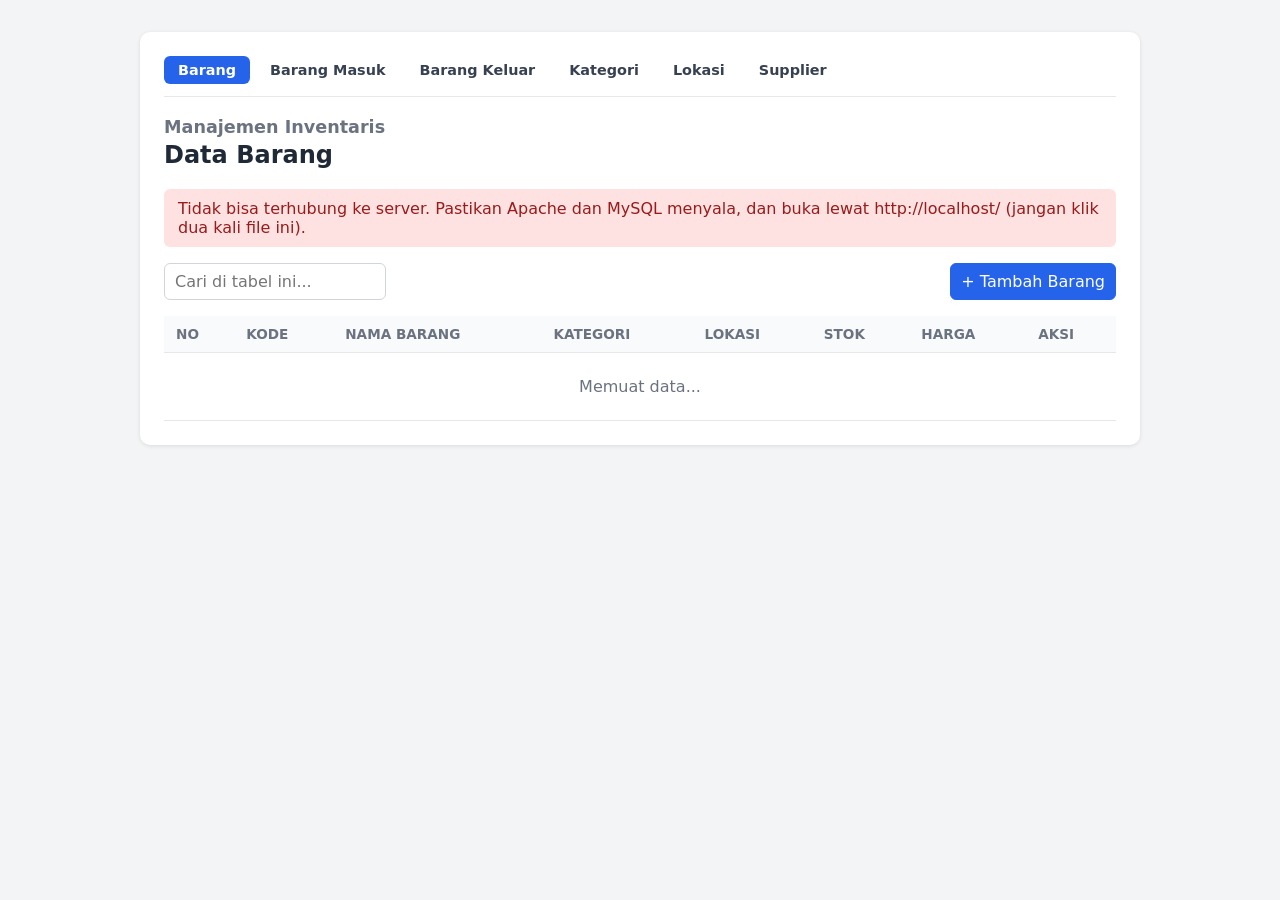
==== index.html @ ec44725b "Add files via upload" ====
<!DOCTYPE html>
<html lang="id">
<head>
<meta charset="UTF-8">
<meta name="viewport" content="width=device-width, initial-scale=1">
<title>Manajemen Inventaris</title>
<style>
  * { box-sizing: border-box; }
  body { margin: 0; font-family: system-ui, Arial, sans-serif; background: #f3f4f6; color: #1f2937; }
  .container { max-width: 1000px; margin: 32px auto; padding: 24px; background: #fff; border-radius: 10px; box-shadow: 0 1px 4px rgba(0,0,0,.1); }
  h1 { margin: 0; font-size: 1.1rem; color: #6b7280; font-weight: 600; }
  h2 { margin: 4px 0 20px; font-size: 1.5rem; }
  .nav { display: flex; flex-wrap: wrap; gap: 6px; margin-bottom: 20px; padding-bottom: 12px; border-bottom: 1px solid #e5e7eb; }
  .nav button { border: 0; background: none; padding: 6px 14px; border-radius: 6px; color: #374151; font-weight: 600; font-size: .9rem; cursor: pointer; }
  .nav button:hover { background: #f3f4f6; }
  .nav button.aktif { background: #2563eb; color: #fff; }
  .toolbar { display: flex; justify-content: space-between; gap: 12px; flex-wrap: wrap; margin-bottom: 16px; }
  input, select, button { font: inherit; padding: 8px 10px; border: 1px solid #d1d5db; border-radius: 6px; background: #fff; }
  button { cursor: pointer; }
  .primary { background: #2563eb; border-color: #2563eb; color: #fff; }
  .bahaya { background: #dc2626; border-color: #dc2626; color: #fff; }
  .kecil { padding: 4px 10px; font-size: .85rem; }
  .tabel-wrap { overflow-x: auto; }
  table { width: 100%; border-collapse: collapse; }
  th, td { padding: 10px 12px; border-bottom: 1px solid #e5e7eb; text-align: left; white-space: nowrap; }
  th { background: #f9fafb; font-size: .85rem; text-transform: uppercase; color: #6b7280; }
  td.kosong { text-align: center; color: #6b7280; padding: 24px; }
  td.aksi { display: flex; gap: 6px; }
  .alert { padding: 10px 14px; border-radius: 6px; margin-bottom: 16px; }
  .alert.sukses { background: #dcfce7; color: #166534; }
  .alert.error { background: #fee2e2; color: #991b1b; }
  dialog { border: none; border-radius: 10px; padding: 24px; width: min(520px, 92vw); box-shadow: 0 10px 40px rgba(0,0,0,.25); }
  dialog::backdrop { background: rgba(17,24,39,.5); }
  dialog h2 { margin-top: 0; }
  label { display: block; margin-bottom: 14px; font-weight: 600; font-size: .9rem; }
  label input, label select { width: 100%; margin-top: 4px; font-weight: 400; }
  .hint { display: block; margin-top: 4px; font-weight: 400; font-size: .8rem; color: #6b7280; }
  .tombol { display: flex; gap: 8px; margin-top: 8px; }
</style>
</head>
<body>

<div class="container">
  <nav class="nav" id="nav"></nav>
  <h1>Manajemen Inventaris</h1>
  <h2 id="judul"></h2>

  <div id="pesan"></div>

  <div class="toolbar">
    <input id="cari" type="search" placeholder="Cari di tabel ini...">
    <button id="btnTambah" class="primary"></button>
  </div>

  <div class="tabel-wrap">
    <table>
      <thead id="kepala"></thead>
      <tbody id="isi"></tbody>
    </table>
  </div>
</div>

<dialog id="dlg">
  <h2 id="judulForm"></h2>
  <div id="pesanForm"></div>
  <form id="form"></form>
</dialog>

<script>

const MENU = {
  barang: { nama: 'Barang', judul: 'Data Barang', tambah: '+ Tambah Barang', ubah: true, hapus: 'Yakin hapus barang ini?',
    kolom: [['Kode', r => r.kode_barang], ['Nama Barang', r => r.nama_barang], ['Kategori', r => r.nama_kategori],
            ['Lokasi', r => r.nama_lokasi], ['Stok', r => r.stok + ' ' + r.satuan], ['Harga', r => rupiah(r.harga)]],
    field: [
      { n: 'kode_barang', l: 'Kode Barang', max: 30, req: 1 },
      { n: 'nama_barang', l: 'Nama Barang', max: 150, req: 1 },
      { n: 'id_kategori', l: 'Kategori', sel: 'kategori', id: 'id_kategori', lab: o => o.nama_kategori },
      { n: 'id_lokasi', l: 'Lokasi', sel: 'lokasi', id: 'id_lokasi', lab: o => o.nama_lokasi },
      { n: 'satuan', l: 'Satuan', max: 20, req: 1, def: 'pcs' },
      { n: 'stok', l: 'Stok', type: 'number', min: 0, req: 1, def: 0, kunci: 'Ubah stok lewat menu Barang Masuk atau Keluar.' },
      { n: 'harga', l: 'Harga (Rp)', type: 'number', min: 0, req: 1, def: 0 },
    ] },
  masuk: { nama: 'Barang Masuk', judul: 'Barang Masuk', tambah: '+ Catat Barang Masuk', hapus: 'Hapus catatan ini? Stok akan dikurangi kembali.',
    kolom: [['Tanggal', r => tgl(r.tanggal)], ['Barang', r => r.kode_barang + ' - ' + r.nama_barang],
            ['Supplier', r => r.nama_supplier], ['Jumlah', r => '+' + r.jumlah + ' ' + r.satuan]],
    field: [
      { n: 'tanggal', l: 'Tanggal', type: 'date', req: 1, def: 'hariini' },
      { n: 'id_barang', l: 'Barang', sel: 'barang', id: 'id_barang', lab: o => `${o.kode_barang} - ${o.nama_barang} (stok: ${o.stok})` },
      { n: 'id_supplier', l: 'Supplier', sel: 'supplier', id: 'id_supplier', lab: o => o.nama_supplier },
      { n: 'jumlah', l: 'Jumlah', type: 'number', min: 1, req: 1 },
    ] },
  keluar: { nama: 'Barang Keluar', judul: 'Barang Keluar', tambah: '+ Catat Barang Keluar', hapus: 'Hapus catatan ini? Stok akan dikembalikan.',
    kolom: [['Tanggal', r => tgl(r.tanggal)], ['Barang', r => r.kode_barang + ' - ' + r.nama_barang],
            ['Jumlah', r => '-' + r.jumlah + ' ' + r.satuan], ['Keterangan', r => r.keterangan ?? '-']],
    field: [
      { n: 'tanggal', l: 'Tanggal', type: 'date', req: 1, def: 'hariini' },
      { n: 'id_barang', l: 'Barang', sel: 'barang', id: 'id_barang', lab: o => `${o.kode_barang} - ${o.nama_barang} (stok: ${o.stok})` },
      { n: 'jumlah', l: 'Jumlah', type: 'number', min: 1, req: 1 },
      { n: 'keterangan', l: 'Keterangan', max: 255, ph: 'Contoh: dipakai bagian IT' },
    ] },
  kategori: { nama: 'Kategori', judul: 'Data Kategori', tambah: '+ Tambah Kategori', ubah: true, pk: 'id_kategori', hapus: 'Yakin hapus data ini?',
    kolom: [['Nama Kategori', r => r.nama_kategori]],
    field: [{ n: 'nama_kategori', l: 'Nama Kategori', max: 100, req: 1 }] },
  lokasi: { nama: 'Lokasi', judul: 'Data Lokasi', tambah: '+ Tambah Lokasi', ubah: true, pk: 'id_lokasi', hapus: 'Yakin hapus data ini?',
    kolom: [['Nama Lokasi', r => r.nama_lokasi], ['Keterangan', r => r.keterangan ?? '-']],
    field: [{ n: 'nama_lokasi', l: 'Nama Lokasi', max: 100, req: 1 }, { n: 'keterangan', l: 'Keterangan', max: 255 }] },
  supplier: { nama: 'Supplier', judul: 'Data Supplier', tambah: '+ Tambah Supplier', ubah: true, pk: 'id_supplier', hapus: 'Yakin hapus data ini?',
    kolom: [['Nama Supplier', r => r.nama_supplier], ['Telepon', r => r.telepon ?? '-'], ['Alamat', r => r.alamat ?? '-']],
    field: [{ n: 'nama_supplier', l: 'Nama Supplier', max: 100, req: 1 }, { n: 'telepon', l: 'Telepon', max: 20 }, { n: 'alamat', l: 'Alamat', max: 255 }] },
};
MENU.barang.pk = 'id_barang';
MENU.masuk.pk = 'id';
MENU.keluar.pk = 'id';

const $ = id => document.getElementById(id);
const esc = t => String(t ?? '').replace(/[&<>"']/g, c => ({ '&': '&amp;', '<': '&lt;', '>': '&gt;', '"': '&quot;', "'": '&#39;' }[c]));
const rupiah = n => 'Rp ' + Number(n || 0).toLocaleString('id-ID');
const tgl = s => { const [y, m, d] = String(s).split('-'); return `${d}-${m}-${y}`; };
const hariIni = () => { const d = new Date(), p = n => String(n).padStart(2, '0'); return `${d.getFullYear()}-${p(d.getMonth() + 1)}-${p(d.getDate())}`; };

async function api(t, body) {
  const opsi = body ? { method: 'POST', headers: { 'Content-Type': 'application/json' }, body: JSON.stringify(body) } : {};
  let j;
  try { j = await (await fetch('api.php?t=' + t, opsi)).json(); }
  catch (e) { throw new Error('Tidak bisa terhubung ke server. Pastikan Apache dan MySQL menyala, dan buka lewat http://localhost/ (jangan klik dua kali file ini).'); }
  if (!j.ok) throw new Error(j.pesan);
  return j;
}

function pesan(tipe, teks, id = 'pesan') {
  $(id).innerHTML = teks ? `<div class="alert ${tipe}">${esc(teks)}</div>` : '';
  if (teks && tipe === 'sukses') setTimeout(() => { if ($(id).textContent === teks) $(id).innerHTML = ''; }, 4000);
}

let aktif = 'barang', data = [], opsi = {};

async function buka(menu) {
  aktif = menu;
  location.hash = menu;
  const c = MENU[menu];
  $('judul').textContent = c.judul;
  $('btnTambah').textContent = c.tambah;
  $('cari').value = '';
  pesan('', '');
  $('nav').innerHTML = Object.entries(MENU).map(([k, m]) =>
    `<button data-menu="${k}" class="${k === menu ? 'aktif' : ''}">${m.nama}</button>`).join('');
  $('kepala').innerHTML = '<tr><th>No</th>' + c.kolom.map(k => `<th>${esc(k[0])}</th>`).join('') + '<th>Aksi</th></tr>';
  $('isi').innerHTML = `<tr><td colspan="${c.kolom.length + 2}" class="kosong">Memuat data...</td></tr>`;
  await muat();
}

async function muat() {
  try { data = (await api(aktif)).data; gambar(); }
  catch (e) { pesan('error', e.message); }
}

function gambar() {
  const c = MENU[aktif], kata = $('cari').value.trim().toLowerCase();
  const baris = data.filter(r => !kata || c.kolom.some(k => String(k[1](r)).toLowerCase().includes(kata)));
  if (!baris.length) {
    $('isi').innerHTML = `<tr><td colspan="${c.kolom.length + 2}" class="kosong">${data.length ? 'Tidak ada yang cocok.' : 'Belum ada data.'}</td></tr>`;
    return;
  }
  $('isi').innerHTML = baris.map((r, i) => `<tr>
    <td>${i + 1}</td>
    ${c.kolom.map(k => `<td>${esc(k[1](r))}</td>`).join('')}
    <td class="aksi">
      ${c.ubah ? `<button class="kecil" data-aksi="ubah" data-id="${esc(r[c.pk])}">Ubah</button>` : ''}
      <button class="kecil bahaya" data-aksi="hapus" data-id="${esc(r[c.pk])}">Hapus</button>
    </td></tr>`).join('');
}

async function bukaForm(r) {
  const c = MENU[aktif], edit = !!r;
  try { opsi = (await api('opsi')).data; } catch (e) { pesan('error', e.message); return; }   // stok terbaru
  $('judulForm').textContent = (edit ? 'Ubah ' : 'Tambah ') + c.nama;
  pesan('', '', 'pesanForm');
  $('form').innerHTML = `<input type="hidden" name="id" value="${edit ? esc(r[c.pk]) : ''}">` + c.field.map(f => {
    const nilai = edit ? (r[f.n] ?? '') : (f.def === 'hariini' ? hariIni() : (f.def ?? ''));
    const input = f.sel
      ? `<select name="${f.n}" required><option value="">-- Pilih --</option>` + opsi[f.sel].map(o =>
          `<option value="${esc(o[f.id])}" ${String(o[f.id]) === String(nilai) ? 'selected' : ''}>${esc(f.lab(o))}</option>`).join('') + '</select>'
      : `<input type="${f.type || 'text'}" name="${f.n}" value="${esc(nilai)}" ${f.max ? `maxlength="${f.max}"` : ''}
          ${f.min != null ? `min="${f.min}" step="1"` : ''} ${f.req ? 'required' : ''} ${f.ph ? `placeholder="${esc(f.ph)}"` : ''}
          ${edit && f.kunci ? 'readonly' : ''}>`;
    return `<label>${esc(f.l)}${input}${edit && f.kunci ? `<span class="hint">${esc(f.kunci)}</span>` : ''}</label>`;
  }).join('') + `<div class="tombol"><button type="submit" class="primary">Simpan</button>
                 <button type="button" onclick="$('dlg').close()">Batal</button></div>`;
  $('dlg').showModal();
}

$('form').addEventListener('submit', async e => {
  e.preventDefault();
  const kirim = Object.fromEntries(new FormData($('form')).entries());
  kirim.aksi = (MENU[aktif].ubah && kirim.id) ? 'ubah' : 'tambah';
  try {
    const r = await api(aktif, kirim);
    $('dlg').close();
    pesan('sukses', r.pesan);
    muat();
  } catch (err) {
    pesan('error', err.message, 'pesanForm');
  }
});

// ---------- klik tombol ----------
$('nav').addEventListener('click', e => { const b = e.target.closest('button[data-menu]'); if (b) buka(b.dataset.menu); });
$('btnTambah').addEventListener('click', () => bukaForm(null));
$('cari').addEventListener('input', gambar);
$('isi').addEventListener('click', async e => {
  const b = e.target.closest('button[data-aksi]');
  if (!b) return;
  const c = MENU[aktif], id = b.dataset.id;
  if (b.dataset.aksi === 'ubah') return bukaForm(data.find(r => String(r[c.pk]) === id));
  if (!confirm(c.hapus)) return;
  try { pesan('sukses', (await api(aktif, { aksi: 'hapus', id })).pesan); }
  catch (err) { pesan('error', err.message); }
  muat();
});

buka(MENU[location.hash.slice(1)] ? location.hash.slice(1) : 'barang');
</script>
</body>
</html>
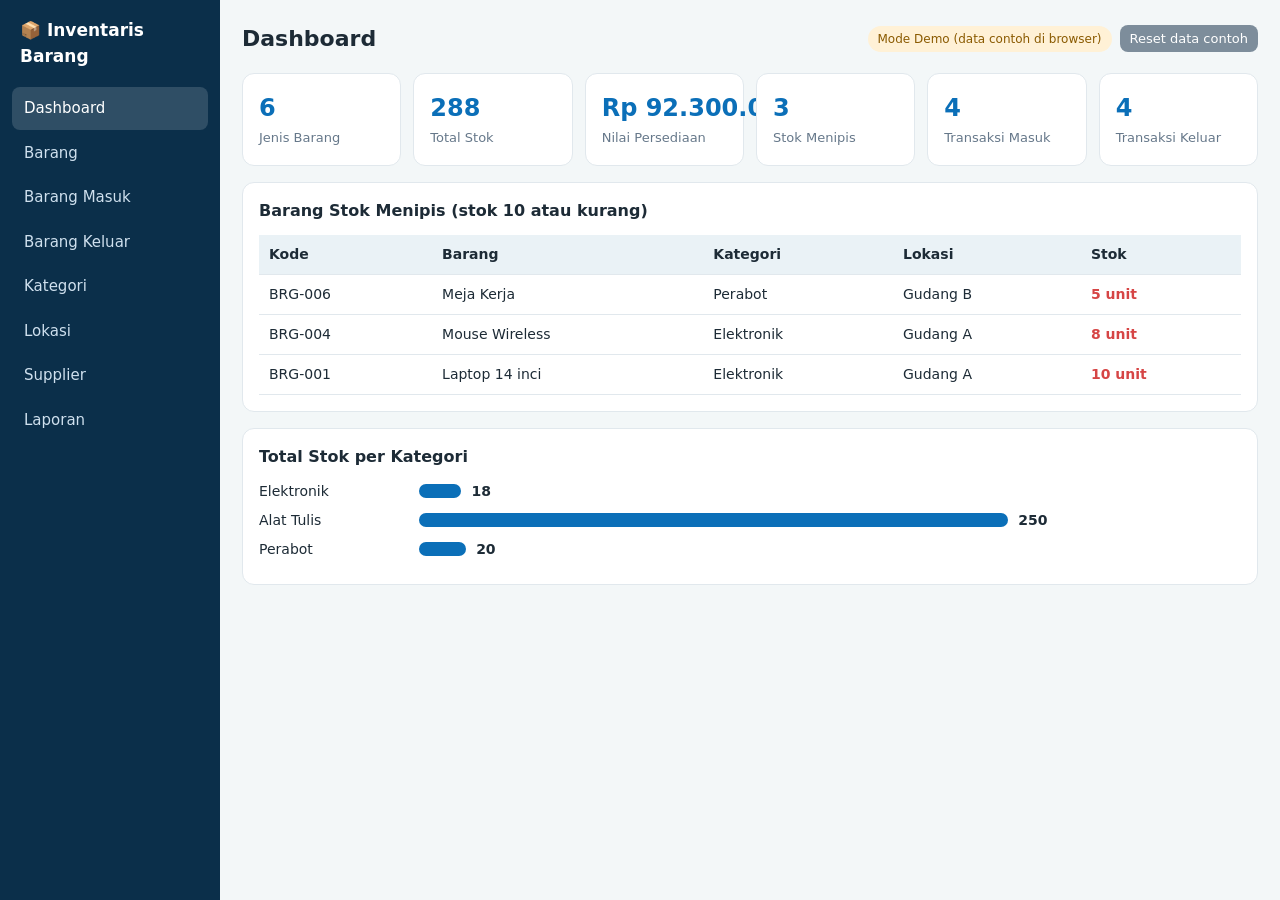
==== commit dfb134bd: "Add files via upload" ====
--- a/index.html
+++ b/index.html
@@ -2,224 +2,37 @@
 <html lang="id">
 <head>
 <meta charset="UTF-8">
-<meta name="viewport" content="width=device-width, initial-scale=1">
-<title>Manajemen Inventaris</title>
-<style>
-  * { box-sizing: border-box; }
-  body { margin: 0; font-family: system-ui, Arial, sans-serif; background: #f3f4f6; color: #1f2937; }
-  .container { max-width: 1000px; margin: 32px auto; padding: 24px; background: #fff; border-radius: 10px; box-shadow: 0 1px 4px rgba(0,0,0,.1); }
-  h1 { margin: 0; font-size: 1.1rem; color: #6b7280; font-weight: 600; }
-  h2 { margin: 4px 0 20px; font-size: 1.5rem; }
-  .nav { display: flex; flex-wrap: wrap; gap: 6px; margin-bottom: 20px; padding-bottom: 12px; border-bottom: 1px solid #e5e7eb; }
-  .nav button { border: 0; background: none; padding: 6px 14px; border-radius: 6px; color: #374151; font-weight: 600; font-size: .9rem; cursor: pointer; }
-  .nav button:hover { background: #f3f4f6; }
-  .nav button.aktif { background: #2563eb; color: #fff; }
-  .toolbar { display: flex; justify-content: space-between; gap: 12px; flex-wrap: wrap; margin-bottom: 16px; }
-  input, select, button { font: inherit; padding: 8px 10px; border: 1px solid #d1d5db; border-radius: 6px; background: #fff; }
-  button { cursor: pointer; }
-  .primary { background: #2563eb; border-color: #2563eb; color: #fff; }
-  .bahaya { background: #dc2626; border-color: #dc2626; color: #fff; }
-  .kecil { padding: 4px 10px; font-size: .85rem; }
-  .tabel-wrap { overflow-x: auto; }
-  table { width: 100%; border-collapse: collapse; }
-  th, td { padding: 10px 12px; border-bottom: 1px solid #e5e7eb; text-align: left; white-space: nowrap; }
-  th { background: #f9fafb; font-size: .85rem; text-transform: uppercase; color: #6b7280; }
-  td.kosong { text-align: center; color: #6b7280; padding: 24px; }
-  td.aksi { display: flex; gap: 6px; }
-  .alert { padding: 10px 14px; border-radius: 6px; margin-bottom: 16px; }
-  .alert.sukses { background: #dcfce7; color: #166534; }
-  .alert.error { background: #fee2e2; color: #991b1b; }
-  dialog { border: none; border-radius: 10px; padding: 24px; width: min(520px, 92vw); box-shadow: 0 10px 40px rgba(0,0,0,.25); }
-  dialog::backdrop { background: rgba(17,24,39,.5); }
-  dialog h2 { margin-top: 0; }
-  label { display: block; margin-bottom: 14px; font-weight: 600; font-size: .9rem; }
-  label input, label select { width: 100%; margin-top: 4px; font-weight: 400; }
-  .hint { display: block; margin-top: 4px; font-weight: 400; font-size: .8rem; color: #6b7280; }
-  .tombol { display: flex; gap: 8px; margin-top: 8px; }
-</style>
+<meta name="viewport" content="width=device-width, initial-scale=1, viewport-fit=cover">
+<title>Sistem Informasi Inventaris Barang</title>
+<link rel="stylesheet" href="style.css">
 </head>
 <body>
-
-<div class="container">
-  <nav class="nav" id="nav"></nav>
-  <h1>Manajemen Inventaris</h1>
-  <h2 id="judul"></h2>
-
-  <div id="pesan"></div>
-
-  <div class="toolbar">
-    <input id="cari" type="search" placeholder="Cari di tabel ini...">
-    <button id="btnTambah" class="primary"></button>
-  </div>
-
-  <div class="tabel-wrap">
-    <table>
-      <thead id="kepala"></thead>
-      <tbody id="isi"></tbody>
-    </table>
-  </div>
+<div class="app">
+  <aside>
+    <div class="logo">📦 Inventaris Barang</div>
+    <nav id="nav"></nav>
+  </aside>
+  <main>
+    <header>
+      <h1 id="ttl"></h1>
+      <div class="hdr"><span id="mode" class="badge"></span> <button class="btn sm g" id="reset" hidden>Reset data contoh</button></div>
+    </header>
+    <section id="view"></section>
+  </main>
 </div>
 
 <dialog id="dlg">
-  <h2 id="judulForm"></h2>
-  <div id="pesanForm"></div>
-  <form id="form"></form>
+  <h3 id="dt"></h3>
+  <form id="frm">
+    <div id="ff"></div>
+    <p id="ferr" class="err"></p>
+    <div class="act">
+      <button type="button" class="btn g" id="cx">Batal</button>
+      <button class="btn">Simpan</button>
+    </div>
+  </form>
 </dialog>
-
-<script>
-
-const MENU = {
-  barang: { nama: 'Barang', judul: 'Data Barang', tambah: '+ Tambah Barang', ubah: true, hapus: 'Yakin hapus barang ini?',
-    kolom: [['Kode', r => r.kode_barang], ['Nama Barang', r => r.nama_barang], ['Kategori', r => r.nama_kategori],
-            ['Lokasi', r => r.nama_lokasi], ['Stok', r => r.stok + ' ' + r.satuan], ['Harga', r => rupiah(r.harga)]],
-    field: [
-      { n: 'kode_barang', l: 'Kode Barang', max: 30, req: 1 },
-      { n: 'nama_barang', l: 'Nama Barang', max: 150, req: 1 },
-      { n: 'id_kategori', l: 'Kategori', sel: 'kategori', id: 'id_kategori', lab: o => o.nama_kategori },
-      { n: 'id_lokasi', l: 'Lokasi', sel: 'lokasi', id: 'id_lokasi', lab: o => o.nama_lokasi },
-      { n: 'satuan', l: 'Satuan', max: 20, req: 1, def: 'pcs' },
-      { n: 'stok', l: 'Stok', type: 'number', min: 0, req: 1, def: 0, kunci: 'Ubah stok lewat menu Barang Masuk atau Keluar.' },
-      { n: 'harga', l: 'Harga (Rp)', type: 'number', min: 0, req: 1, def: 0 },
-    ] },
-  masuk: { nama: 'Barang Masuk', judul: 'Barang Masuk', tambah: '+ Catat Barang Masuk', hapus: 'Hapus catatan ini? Stok akan dikurangi kembali.',
-    kolom: [['Tanggal', r => tgl(r.tanggal)], ['Barang', r => r.kode_barang + ' - ' + r.nama_barang],
-            ['Supplier', r => r.nama_supplier], ['Jumlah', r => '+' + r.jumlah + ' ' + r.satuan]],
-    field: [
-      { n: 'tanggal', l: 'Tanggal', type: 'date', req: 1, def: 'hariini' },
-      { n: 'id_barang', l: 'Barang', sel: 'barang', id: 'id_barang', lab: o => `${o.kode_barang} - ${o.nama_barang} (stok: ${o.stok})` },
-      { n: 'id_supplier', l: 'Supplier', sel: 'supplier', id: 'id_supplier', lab: o => o.nama_supplier },
-      { n: 'jumlah', l: 'Jumlah', type: 'number', min: 1, req: 1 },
-    ] },
-  keluar: { nama: 'Barang Keluar', judul: 'Barang Keluar', tambah: '+ Catat Barang Keluar', hapus: 'Hapus catatan ini? Stok akan dikembalikan.',
-    kolom: [['Tanggal', r => tgl(r.tanggal)], ['Barang', r => r.kode_barang + ' - ' + r.nama_barang],
-            ['Jumlah', r => '-' + r.jumlah + ' ' + r.satuan], ['Keterangan', r => r.keterangan ?? '-']],
-    field: [
-      { n: 'tanggal', l: 'Tanggal', type: 'date', req: 1, def: 'hariini' },
-      { n: 'id_barang', l: 'Barang', sel: 'barang', id: 'id_barang', lab: o => `${o.kode_barang} - ${o.nama_barang} (stok: ${o.stok})` },
-      { n: 'jumlah', l: 'Jumlah', type: 'number', min: 1, req: 1 },
-      { n: 'keterangan', l: 'Keterangan', max: 255, ph: 'Contoh: dipakai bagian IT' },
-    ] },
-  kategori: { nama: 'Kategori', judul: 'Data Kategori', tambah: '+ Tambah Kategori', ubah: true, pk: 'id_kategori', hapus: 'Yakin hapus data ini?',
-    kolom: [['Nama Kategori', r => r.nama_kategori]],
-    field: [{ n: 'nama_kategori', l: 'Nama Kategori', max: 100, req: 1 }] },
-  lokasi: { nama: 'Lokasi', judul: 'Data Lokasi', tambah: '+ Tambah Lokasi', ubah: true, pk: 'id_lokasi', hapus: 'Yakin hapus data ini?',
-    kolom: [['Nama Lokasi', r => r.nama_lokasi], ['Keterangan', r => r.keterangan ?? '-']],
-    field: [{ n: 'nama_lokasi', l: 'Nama Lokasi', max: 100, req: 1 }, { n: 'keterangan', l: 'Keterangan', max: 255 }] },
-  supplier: { nama: 'Supplier', judul: 'Data Supplier', tambah: '+ Tambah Supplier', ubah: true, pk: 'id_supplier', hapus: 'Yakin hapus data ini?',
-    kolom: [['Nama Supplier', r => r.nama_supplier], ['Telepon', r => r.telepon ?? '-'], ['Alamat', r => r.alamat ?? '-']],
-    field: [{ n: 'nama_supplier', l: 'Nama Supplier', max: 100, req: 1 }, { n: 'telepon', l: 'Telepon', max: 20 }, { n: 'alamat', l: 'Alamat', max: 255 }] },
-};
-MENU.barang.pk = 'id_barang';
-MENU.masuk.pk = 'id';
-MENU.keluar.pk = 'id';
-
-const $ = id => document.getElementById(id);
-const esc = t => String(t ?? '').replace(/[&<>"']/g, c => ({ '&': '&amp;', '<': '&lt;', '>': '&gt;', '"': '&quot;', "'": '&#39;' }[c]));
-const rupiah = n => 'Rp ' + Number(n || 0).toLocaleString('id-ID');
-const tgl = s => { const [y, m, d] = String(s).split('-'); return `${d}-${m}-${y}`; };
-const hariIni = () => { const d = new Date(), p = n => String(n).padStart(2, '0'); return `${d.getFullYear()}-${p(d.getMonth() + 1)}-${p(d.getDate())}`; };
-
-async function api(t, body) {
-  const opsi = body ? { method: 'POST', headers: { 'Content-Type': 'application/json' }, body: JSON.stringify(body) } : {};
-  let j;
-  try { j = await (await fetch('api.php?t=' + t, opsi)).json(); }
-  catch (e) { throw new Error('Tidak bisa terhubung ke server. Pastikan Apache dan MySQL menyala, dan buka lewat http://localhost/ (jangan klik dua kali file ini).'); }
-  if (!j.ok) throw new Error(j.pesan);
-  return j;
-}
-
-function pesan(tipe, teks, id = 'pesan') {
-  $(id).innerHTML = teks ? `<div class="alert ${tipe}">${esc(teks)}</div>` : '';
-  if (teks && tipe === 'sukses') setTimeout(() => { if ($(id).textContent === teks) $(id).innerHTML = ''; }, 4000);
-}
-
-let aktif = 'barang', data = [], opsi = {};
-
-async function buka(menu) {
-  aktif = menu;
-  location.hash = menu;
-  const c = MENU[menu];
-  $('judul').textContent = c.judul;
-  $('btnTambah').textContent = c.tambah;
-  $('cari').value = '';
-  pesan('', '');
-  $('nav').innerHTML = Object.entries(MENU).map(([k, m]) =>
-    `<button data-menu="${k}" class="${k === menu ? 'aktif' : ''}">${m.nama}</button>`).join('');
-  $('kepala').innerHTML = '<tr><th>No</th>' + c.kolom.map(k => `<th>${esc(k[0])}</th>`).join('') + '<th>Aksi</th></tr>';
-  $('isi').innerHTML = `<tr><td colspan="${c.kolom.length + 2}" class="kosong">Memuat data...</td></tr>`;
-  await muat();
-}
-
-async function muat() {
-  try { data = (await api(aktif)).data; gambar(); }
-  catch (e) { pesan('error', e.message); }
-}
-
-function gambar() {
-  const c = MENU[aktif], kata = $('cari').value.trim().toLowerCase();
-  const baris = data.filter(r => !kata || c.kolom.some(k => String(k[1](r)).toLowerCase().includes(kata)));
-  if (!baris.length) {
-    $('isi').innerHTML = `<tr><td colspan="${c.kolom.length + 2}" class="kosong">${data.length ? 'Tidak ada yang cocok.' : 'Belum ada data.'}</td></tr>`;
-    return;
-  }
-  $('isi').innerHTML = baris.map((r, i) => `<tr>
-    <td>${i + 1}</td>
-    ${c.kolom.map(k => `<td>${esc(k[1](r))}</td>`).join('')}
-    <td class="aksi">
-      ${c.ubah ? `<button class="kecil" data-aksi="ubah" data-id="${esc(r[c.pk])}">Ubah</button>` : ''}
-      <button class="kecil bahaya" data-aksi="hapus" data-id="${esc(r[c.pk])}">Hapus</button>
-    </td></tr>`).join('');
-}
-
-async function bukaForm(r) {
-  const c = MENU[aktif], edit = !!r;
-  try { opsi = (await api('opsi')).data; } catch (e) { pesan('error', e.message); return; }   // stok terbaru
-  $('judulForm').textContent = (edit ? 'Ubah ' : 'Tambah ') + c.nama;
-  pesan('', '', 'pesanForm');
-  $('form').innerHTML = `<input type="hidden" name="id" value="${edit ? esc(r[c.pk]) : ''}">` + c.field.map(f => {
-    const nilai = edit ? (r[f.n] ?? '') : (f.def === 'hariini' ? hariIni() : (f.def ?? ''));
-    const input = f.sel
-      ? `<select name="${f.n}" required><option value="">-- Pilih --</option>` + opsi[f.sel].map(o =>
-          `<option value="${esc(o[f.id])}" ${String(o[f.id]) === String(nilai) ? 'selected' : ''}>${esc(f.lab(o))}</option>`).join('') + '</select>'
-      : `<input type="${f.type || 'text'}" name="${f.n}" value="${esc(nilai)}" ${f.max ? `maxlength="${f.max}"` : ''}
-          ${f.min != null ? `min="${f.min}" step="1"` : ''} ${f.req ? 'required' : ''} ${f.ph ? `placeholder="${esc(f.ph)}"` : ''}
-          ${edit && f.kunci ? 'readonly' : ''}>`;
-    return `<label>${esc(f.l)}${input}${edit && f.kunci ? `<span class="hint">${esc(f.kunci)}</span>` : ''}</label>`;
-  }).join('') + `<div class="tombol"><button type="submit" class="primary">Simpan</button>
-                 <button type="button" onclick="$('dlg').close()">Batal</button></div>`;
-  $('dlg').showModal();
-}
-
-$('form').addEventListener('submit', async e => {
-  e.preventDefault();
-  const kirim = Object.fromEntries(new FormData($('form')).entries());
-  kirim.aksi = (MENU[aktif].ubah && kirim.id) ? 'ubah' : 'tambah';
-  try {
-    const r = await api(aktif, kirim);
-    $('dlg').close();
-    pesan('sukses', r.pesan);
-    muat();
-  } catch (err) {
-    pesan('error', err.message, 'pesanForm');
-  }
-});
-
-// ---------- klik tombol ----------
-$('nav').addEventListener('click', e => { const b = e.target.closest('button[data-menu]'); if (b) buka(b.dataset.menu); });
-$('btnTambah').addEventListener('click', () => bukaForm(null));
-$('cari').addEventListener('input', gambar);
-$('isi').addEventListener('click', async e => {
-  const b = e.target.closest('button[data-aksi]');
-  if (!b) return;
-  const c = MENU[aktif], id = b.dataset.id;
-  if (b.dataset.aksi === 'ubah') return bukaForm(data.find(r => String(r[c.pk]) === id));
-  if (!confirm(c.hapus)) return;
-  try { pesan('sukses', (await api(aktif, { aksi: 'hapus', id })).pesan); }
-  catch (err) { pesan('error', err.message); }
-  muat();
-});
-
-buka(MENU[location.hash.slice(1)] ? location.hash.slice(1) : 'barang');
-</script>
+<div id="toast"></div>
+<script src="app.js"></script>
 </body>
 </html>
--- a/style.css
+++ b/style.css
@@ -0,0 +1,45 @@
+:root{--bg:#f3f7f8;--card:#fff;--text:#1d2b36;--mut:#66788a;--line:#e1e8ed;--pri:#0b6fb8;--side:#0b2f4a;--dan:#d64545;--hd:#eaf2f6}
+@media(prefers-color-scheme:dark){:root{--bg:#10181d;--card:#18232a;--text:#e6eef3;--mut:#93a5b3;--line:#2a3943;--side:#0a2236;--hd:#1f2d35}}
+*{box-sizing:border-box}
+body{margin:0;font:15px/1.5 system-ui,"Segoe UI",Arial,sans-serif;background:var(--bg);color:var(--text)}
+.app{display:flex;min-height:100vh}
+aside{width:220px;background:var(--side);color:#fff;padding:18px 12px;flex-shrink:0}
+.logo{font-weight:700;font-size:17px;margin:0 8px 18px}
+nav a{display:block;padding:10px 12px;border-radius:8px;color:#cfe0ee;text-decoration:none;margin-bottom:2px}
+nav a.on,nav a:hover{background:rgba(255,255,255,.15);color:#fff}
+main{flex:1;min-width:0;padding:22px}
+header{display:flex;justify-content:space-between;align-items:center;gap:10px;flex-wrap:wrap;margin-bottom:18px}
+h1{margin:0;font-size:22px}
+h3{margin:0 0 12px;font-size:16px}
+.hdr{display:flex;align-items:center;gap:8px}
+.badge{font-size:12px;padding:4px 10px;border-radius:99px}
+.live{background:#dff5ea;color:#146c43}.demo{background:#fff1d6;color:#8a5a00}
+.stats{display:grid;grid-template-columns:repeat(auto-fit,minmax(150px,1fr));gap:12px;margin-bottom:16px}
+.stat,.card{background:var(--card);border:1px solid var(--line);border-radius:12px;padding:16px}
+.card{margin-bottom:16px}
+.stat b{display:block;font-size:24px;color:var(--pri);white-space:nowrap}
+.stat span{color:var(--mut);font-size:13px}
+.scroll{overflow-x:auto}
+table{width:100%;border-collapse:collapse;font-size:14px}
+th,td{padding:9px 10px;border-bottom:1px solid var(--line);text-align:left}
+th{background:var(--hd);white-space:nowrap}
+td{white-space:nowrap}
+.bar{display:flex;align-items:center;gap:10px;margin:8px 0;font-size:14px}
+.bar span{width:150px;flex-shrink:0}
+.bar i{display:block;height:14px;border-radius:7px;background:var(--pri)}
+.tools{display:flex;gap:10px;margin-bottom:12px;flex-wrap:wrap}
+.tools input{max-width:300px}
+.btn{background:var(--pri);color:#fff;border:0;border-radius:8px;padding:9px 16px;cursor:pointer;font:inherit}
+.btn.sm{padding:4px 10px;font-size:13px}.btn.g{background:#7d8d9b}.btn.d{background:var(--dan)}
+input,select,textarea{width:100%;padding:9px 10px;border:1px solid var(--line);border-radius:8px;font:inherit;background:var(--card);color:var(--text)}
+label{display:block;margin-bottom:12px;font-size:13px;color:var(--mut)}
+label small{display:block;margin-top:3px}
+dialog{border:0;border-radius:14px;padding:22px;width:min(480px,92vw);background:var(--card);color:var(--text)}
+dialog::backdrop{background:rgba(0,0,0,.45)}
+.act{display:flex;gap:8px;justify-content:flex-end}
+.err{color:var(--dan);margin:0 0 10px;font-size:14px;min-height:0}
+#toast{position:fixed;bottom:20px;right:20px;background:#1d2b36;color:#fff;padding:10px 16px;border-radius:8px;opacity:0;transition:.3s;pointer-events:none;max-width:90vw}
+#toast.on{opacity:1}
+.mut{color:var(--mut)}.low{color:var(--dan);font-weight:600}
+@media(max-width:800px){.app{flex-direction:column}aside{width:100%;padding:10px}.logo{margin-bottom:8px}
+  nav{display:flex;overflow-x:auto;gap:4px}nav a{white-space:nowrap}main{padding:14px}}
